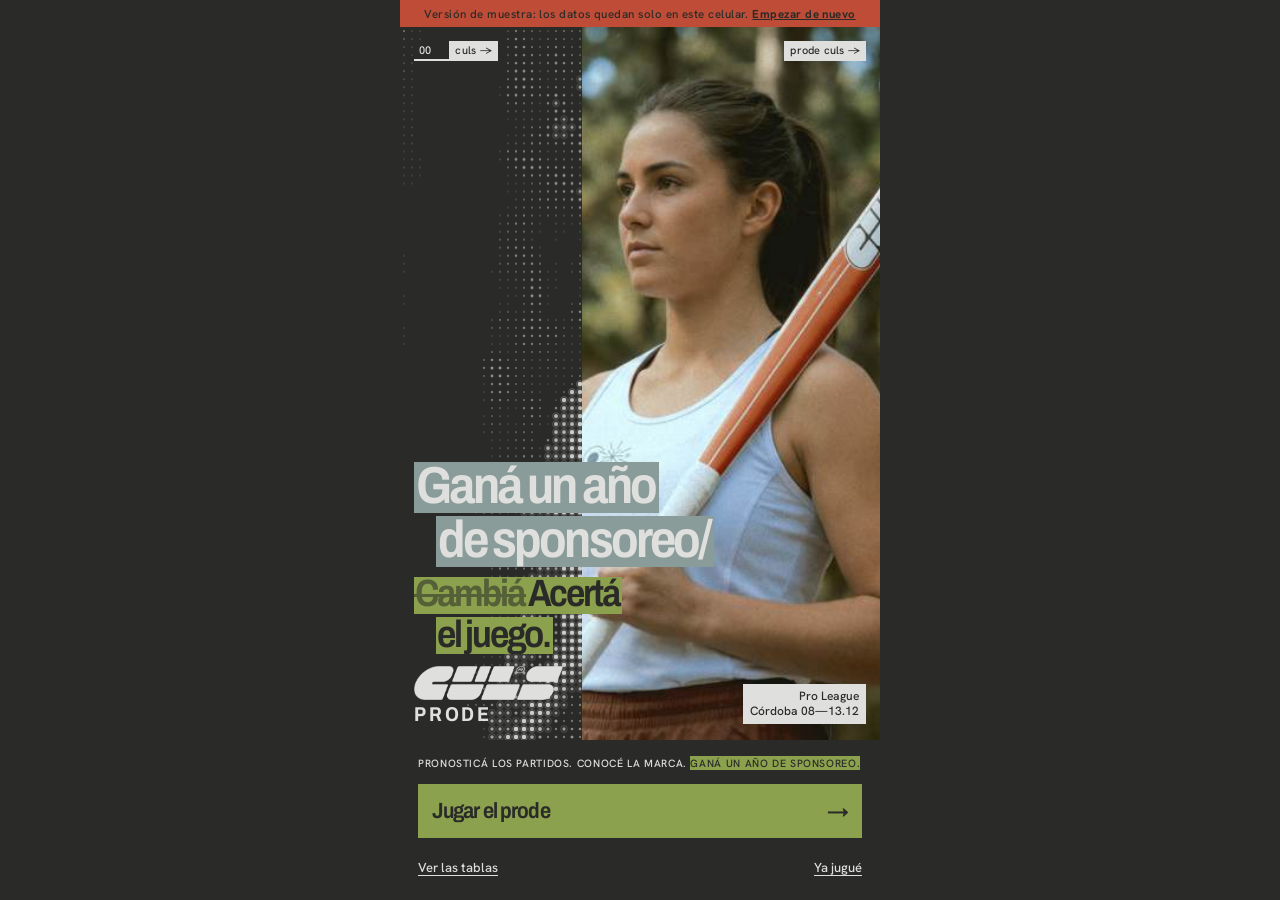
==== index.html @ 842980f7 "primera version - claude" ====
<!doctype html>
<html lang="es-AR">
<head>
<meta charset="utf-8">
<meta name="viewport" content="width=device-width,initial-scale=1,viewport-fit=cover">
<title>PRODE CULS | Ganá un año de sponsoreo</title>
<meta name="description" content="Pronosticá los partidos de la Pro League en Córdoba y ganá un año de sponsoreo CULS.">
<meta name="theme-color" content="#2A2B28">
<meta property="og:title" content="PRODE CULS">
<meta property="og:description" content="Acertá el juego. Ganá un año de sponsoreo CULS.">
<meta property="og:image" content="img/cover.jpg">
<link rel="icon" href="img/sym.png">
<link rel="preconnect" href="https://fonts.googleapis.com">
<link rel="preconnect" href="https://fonts.gstatic.com" crossorigin>
<link rel="stylesheet" href="https://fonts.googleapis.com/css2?family=Archivo:wdth,wght@62..125,500..800&family=Hanken+Grotesk:wght@400;500;600;700&display=swap">
<link rel="stylesheet" href="css/styles.css">
</head>
<body>
<div class="app">
  <div class="demo-banner" id="demo" hidden></div>
  <main class="view" id="view"></main>
  <nav class="navbar" id="navbar" hidden></nav>
</div>
<script src="js/config.js"></script>
<script src="js/data.js"></script>
<script src="js/app.js"></script>
</body>
</html>
---- css/styles.css ----
/* PRODE CULS · paleta y tipografías del manual de marca */
:root{
  --negro:#2A2B28; --blanco:#DFE0DE; --gris:#899C99; --rojo:#BF4C36; --verde:#8CA14D;
  --papel:#F3F2EF; --tinta:#2A2B28; --tinta-suave:#5d625c; --linea:rgba(42,43,40,.18);
  --display:"Archivo","Arial Narrow",Arial,sans-serif;
  --body:"Hanken Grotesk","Helvetica Neue",Arial,sans-serif;
  --col:480px;
  color-scheme:light;
}
*{box-sizing:border-box}
html{-webkit-text-size-adjust:100%}
body{margin:0;background:var(--negro);color:var(--tinta);font-family:var(--body);font-weight:500;min-height:100svh}
button{font:inherit;color:inherit;cursor:pointer}
a{color:inherit}
:focus-visible{outline:2px solid var(--rojo);outline-offset:2px}
[hidden]{display:none!important}

/* ---------- columna única, pensada para el celular ---------- */
.app{max-width:var(--col);margin:0 auto;min-height:100svh;background:var(--blanco);display:flex;flex-direction:column;position:relative}
.view{flex:1;display:flex;flex-direction:column}
.view>*{flex:0 0 auto}

/* barra inferior de navegación */
.navbar{position:sticky;bottom:0;z-index:20;display:flex;align-items:center;gap:10px;padding:10px 14px calc(12px + env(safe-area-inset-bottom,0px));background:var(--negro);color:var(--blanco)}
.navbar button{background:none;border:0;padding:8px 4px;font-size:14px;letter-spacing:.02em;white-space:nowrap}
.navbar .next{background:var(--blanco);color:var(--negro);padding:10px 13px;border-bottom:2px solid var(--gris)}
.navbar button:disabled{opacity:.3;cursor:default}
.prog{flex:1;display:flex;gap:3px}
.prog i{flex:1;height:3px;background:rgba(223,224,222,.22)}
.prog i.on{background:var(--blanco)}
.prog i.j.on{background:var(--verde)}

.demo-banner{background:var(--rojo);color:var(--negro);font-size:11.5px;letter-spacing:.04em;padding:6px 14px;text-align:center}
.demo-banner a{font-weight:700}

/* ---------- etiquetas de marca ---------- */
.tags{display:flex;justify-content:space-between;align-items:center;gap:8px}
.tag{display:inline-flex;align-items:stretch;font-size:11px;letter-spacing:.02em;border-bottom:2px solid currentColor;line-height:1}
.tag b{background:var(--negro);color:var(--blanco);font-weight:500;padding:4px 18px 3px 5px}
.tag span{background:var(--blanco);color:var(--negro);padding:4px 6px 3px}

/* ---------- piezas compartidas ---------- */
.hero{position:relative;overflow:hidden;background:var(--negro)}
.hero img.photo{position:absolute;inset:0;display:block;width:100%;height:100%;object-fit:cover}
.hero canvas{position:absolute;inset:0 auto 0 0;height:100%}
.hero .tags{position:absolute;top:14px;left:14px;right:14px;z-index:3}
/* cajas de color al ras de las letras */
.boxes{display:flex;flex-direction:column;align-items:flex-start;gap:3px}
.boxes span{font-family:var(--display);font-variation-settings:"wdth" 86;font-weight:650;letter-spacing:-.055em;line-height:.84;padding:.04em .07em .1em .03em;background:var(--gris);color:var(--negro)}
.boxes.verde span{background:var(--verde)}
.boxes.rojo span{background:var(--rojo)}
.boxes.claro span{background:var(--blanco)}
.boxes.inv span{background:var(--gris);color:var(--blanco)}
.boxes span:nth-child(2){margin-left:22px}
.boxes span:nth-child(3){margin-left:8px}
.boxes span:nth-child(4){margin-left:30px}
.boxes s{text-decoration:none;position:relative;opacity:.55}
.boxes s::after{content:"";position:absolute;left:-2%;right:-2%;top:50%;height:.09em;background:currentColor}
.sym{display:inline-block;background:currentColor;-webkit-mask:url(../img/sym.png) center/contain no-repeat;mask:url(../img/sym.png) center/contain no-repeat;aspect-ratio:420/238}
.logo{display:block;background:currentColor;-webkit-mask:url(../img/logo.png) left center/contain no-repeat;mask:url(../img/logo.png) left center/contain no-repeat;aspect-ratio:900/205}
.cs{display:inline-block;background:currentColor;-webkit-mask:url(../img/cs.png) center/contain no-repeat;mask:url(../img/cs.png) center/contain no-repeat;aspect-ratio:520/190}
.just{font-size:10.5px;letter-spacing:.06em;text-transform:uppercase;text-align:justify;text-align-last:justify;line-height:1.5}
.just .hl{background:var(--gris);color:var(--negro)}
.pad{padding:18px 18px 22px}
.eyebrow{font-size:11px;letter-spacing:.12em;text-transform:uppercase;color:var(--tinta-suave)}
.chip{display:inline-flex;align-items:center;gap:6px;font-size:11px;letter-spacing:.06em;text-transform:uppercase;padding:3px 7px;background:var(--negro);color:var(--blanco)}
.chip.ok{background:var(--verde);color:var(--negro)}
.chip.lock{background:var(--rojo);color:var(--negro)}
h3.sec{font-family:var(--display);font-variation-settings:"wdth" 86;font-weight:650;font-size:24px;letter-spacing:-.045em;margin:22px 0 10px;line-height:1}
h3.sec:first-child{margin-top:4px}
.cta{display:flex;justify-content:space-between;align-items:center;width:100%;background:var(--verde);color:var(--negro);border:0;padding:15px 14px;font-family:var(--display);font-variation-settings:"wdth" 86;font-weight:650;font-size:22px;letter-spacing:-.04em;border-bottom:3px solid var(--negro);text-decoration:none}
.cta:disabled{opacity:.6}
.cta.dark{background:var(--negro);color:var(--blanco);border-bottom-color:var(--gris)}
.link{background:none;border:0;padding:6px 0;font-size:13px;text-decoration:underline;text-underline-offset:3px}

/* ---------- portada ---------- */
.cover{flex:1 0 auto;display:flex;flex-direction:column;background:var(--negro);color:var(--blanco)}
.cover .hero{flex:1 0 auto;min-height:min(560px,72svh)}
.cover .titular{position:absolute;left:14px;right:14px;bottom:86px;z-index:3;display:grid;gap:10px}
.cover .titular .boxes span{font-size:clamp(38px,11.5vw,52px)}
.cover .titular .boxes.b2 span{font-size:clamp(28px,8.4vw,38px)}
.cover .meta{position:absolute;left:14px;right:14px;bottom:16px;z-index:3;display:flex;justify-content:space-between;align-items:flex-end;gap:12px}
.cover .marca{display:grid;gap:4px}
.cover .marca .logo{width:150px;color:var(--blanco)}
.cover .marca small{font-family:var(--display);font-variation-settings:"wdth" 86;font-weight:700;font-size:20px;letter-spacing:.14em;line-height:1}
.cover .meta .sub{background:var(--blanco);color:var(--negro);font-size:12px;line-height:1.25;padding:5px 7px;text-align:right}
.cover .foot{padding:16px 18px calc(18px + env(safe-area-inset-bottom,0px));display:grid;gap:12px}
.cover .foot .just{color:var(--blanco);text-align:left;text-align-last:left}
.cover .foot .just .hl{background:var(--verde);color:var(--negro)}
.cover .foot .alt{display:flex;justify-content:space-between;gap:10px}
.cover .foot .alt .link{color:var(--blanco)}

/* ---------- reglas ---------- */
.rules .hero{height:220px}
.rules .hero .boxes{position:absolute;left:14px;bottom:14px;z-index:3}
.rules .hero .boxes span{font-size:38px}
.ptable{display:grid;border-top:1px solid var(--negro)}
.ptable div{display:grid;grid-template-columns:1fr auto;gap:10px;padding:9px 0;border-bottom:1px solid var(--linea);align-items:baseline}
.ptable strong{font-family:var(--display);font-variation-settings:"wdth" 86;font-weight:700;font-size:26px;letter-spacing:-.04em;font-variant-numeric:tabular-nums}
.ptable small{display:block;color:var(--tinta-suave);font-size:12px;font-weight:500}
.prizes{display:grid;gap:8px;margin-top:6px}
.prize{display:grid;grid-template-columns:auto 1fr;gap:12px;padding:12px;background:var(--papel);align-items:start}
.prize .n{width:24px;height:24px;border-radius:50%;border:1px solid var(--negro);display:grid;place-items:center;position:relative}
.prize .n::after{content:"";position:absolute;width:10px;height:10px;border-radius:50%;background:var(--negro)}
.prize h4{margin:0 0 3px;font-family:var(--display);font-variation-settings:"wdth" 86;font-weight:650;font-size:19px;letter-spacing:-.035em;line-height:1}
.prize p{margin:0;font-size:13px;line-height:1.4;color:var(--tinta-suave)}
.prize.big{background:var(--rojo)}
.prize.big p{color:var(--negro)}
.note-s{font-size:12.5px;color:var(--tinta-suave);margin:12px 0 0;line-height:1.45}

/* ---------- jornada ---------- */
.jhero{height:300px}
.jhero .boxes{position:absolute;right:14px;bottom:14px;align-items:flex-end;z-index:3}
.jhero .boxes span{font-size:38px}
.jhero .boxes span:nth-child(n){margin-left:0}
.jhero .boxes span:nth-child(2){margin-right:18px}
.jhero .boxes span:nth-child(3){margin-right:4px}
.jhero .num{position:absolute;left:14px;bottom:14px;z-index:3;color:var(--blanco);display:flex;align-items:center;gap:8px;font-size:12px}
.jhero .num .sym{width:52px;color:var(--blanco)}
.jmeta{display:flex;justify-content:space-between;gap:8px;padding:12px 18px;background:var(--negro);color:var(--blanco);font-size:11px;letter-spacing:.08em;text-transform:uppercase}
.jmeta .close{color:var(--verde)}
.jmeta .close.off{color:var(--rojo)}
.match{padding:14px 18px 16px;border-bottom:1px solid var(--linea)}
.match .top{display:flex;justify-content:space-between;align-items:baseline;margin-bottom:10px}
.match .cat{font-family:var(--display);font-variation-settings:"wdth" 86;font-weight:650;font-size:20px;letter-spacing:-.04em}
.match .time{font-size:12px;color:var(--tinta-suave);font-variant-numeric:tabular-nums}
.score{display:grid;grid-template-columns:minmax(0,1fr) auto 8px auto minmax(0,1fr);align-items:center;gap:5px}
.team{min-width:0;overflow-wrap:anywhere;font-size:10px;letter-spacing:.04em;text-transform:uppercase;line-height:1.15}
.team b{display:block;font-family:var(--display);font-variation-settings:"wdth" 100;font-weight:700;font-size:20px;letter-spacing:-.03em}
.team.r{text-align:right}
.step{display:grid;grid-template-columns:30px 34px 30px;align-items:center;background:var(--papel)}
.step button{border:0;background:transparent;height:46px;font-size:20px}
.step button:disabled{opacity:.25;cursor:default}
.step output{font-family:var(--display);font-variation-settings:"wdth" 86;font-weight:700;font-size:28px;text-align:center;font-variant-numeric:tabular-nums;letter-spacing:-.03em}
.step output.empty{color:rgba(42,43,40,.25)}
.dash{text-align:center;font-weight:700}
.q{margin-top:12px}
.q .lbl{font-size:11px;letter-spacing:.08em;text-transform:uppercase;color:var(--tinta-suave);margin-bottom:6px;display:flex;justify-content:space-between}
.qchips{display:grid;grid-template-columns:repeat(5,1fr);gap:4px}
.qchips button{border:1px solid var(--negro);background:transparent;padding:9px 0;font-size:12px;font-variant-numeric:tabular-nums}
.qchips button[aria-pressed="true"]{background:var(--verde);border-color:var(--verde);color:var(--negro);font-weight:700}
.qchips button:disabled{opacity:.4;cursor:default}
.pick{margin-top:9px;font-size:12px;color:var(--tinta-suave);min-height:16px;line-height:1.4}
.pick b{color:var(--negro)}
.locked .step,.locked .qchips{opacity:.55}
.jfoot{padding:14px 18px 20px;font-size:12px;color:var(--tinta-suave);line-height:1.45}

/* ---------- historia ---------- */
.story{background:var(--negro);color:var(--blanco);flex:1 0 auto}
.shero{height:300px}
.shero::after{content:"";position:absolute;inset:0;background:linear-gradient(180deg,rgba(42,43,40,0) 45%,rgba(42,43,40,.85) 100%)}
.shero .boxes{position:absolute;left:14px;bottom:16px;z-index:3}
.shero .boxes span{font-size:34px}
.story .chap{display:flex;justify-content:space-between;align-items:center;padding:14px 18px 0;font-size:11px;letter-spacing:.1em;text-transform:uppercase;color:var(--gris)}
.story .chap .cs{width:46px;color:var(--gris)}
.story .txt{padding:12px 18px 6px;display:grid;gap:7px}
.story .txt .just{color:var(--gris);padding:2px 0}
.story .txt .just .hl{background:var(--gris);color:var(--negro)}
.story .lead{font-size:15px;line-height:1.45;color:var(--blanco);max-width:34ch;margin:4px 0 0}
.story .feat{margin:10px 18px 0;padding:14px;background:var(--blanco);color:var(--negro)}
.story .feat .logo{width:100%;color:var(--gris)}
.story .feat .cap{font-size:12px;margin-top:8px;color:var(--tinta-suave)}
.mats{display:grid;margin:10px 18px 0}
.mats div{display:grid;grid-template-columns:104px 1fr;gap:10px;padding:9px 0;font-size:13px;line-height:1.35}
.mats b{font-family:var(--display);font-variation-settings:"wdth" 86;font-weight:650;font-size:17px;letter-spacing:-.03em;color:var(--verde)}
.models{display:grid;grid-template-columns:repeat(3,1fr);gap:4px;margin:10px 18px 0}
.models div{background:rgba(137,156,153,.18);padding:8px;font-size:11px;letter-spacing:.04em;text-transform:uppercase;color:var(--gris)}
.models b{display:block;font-family:var(--display);font-variation-settings:"wdth" 86;font-weight:700;font-size:26px;letter-spacing:-.04em;color:var(--blanco);text-transform:none}
.quiz{margin:16px 18px 22px;background:var(--blanco);color:var(--negro);padding:14px}
.quiz .h{display:flex;align-items:center;gap:8px;font-size:11px;letter-spacing:.1em;text-transform:uppercase;color:var(--tinta-suave)}
.quiz .h .sym{width:38px;color:var(--rojo)}
.quiz p.qq{font-family:var(--display);font-variation-settings:"wdth" 86;font-weight:650;font-size:22px;letter-spacing:-.04em;line-height:1.02;margin:8px 0 12px;text-wrap:balance}
.opts{display:grid;grid-template-columns:1fr 1fr;gap:5px}
.opts button{border:1px solid var(--negro);background:transparent;padding:11px 8px;font-size:13px;text-align:left}
.opts button[aria-pressed="true"]{background:var(--negro);color:var(--blanco)}
.saved{font-size:12px;margin-top:9px;color:var(--tinta-suave);min-height:16px}

/* ---------- registro ---------- */
.form{padding:18px;display:grid;gap:12px}
.row2{display:grid;grid-template-columns:1fr 1fr;gap:10px}
.field{display:grid;gap:4px;min-width:0}
.field label{font-size:11px;letter-spacing:.1em;text-transform:uppercase;color:var(--tinta-suave)}
.field input{font:inherit;font-size:16px;padding:11px 10px;border:0;border-bottom:2px solid var(--negro);background:var(--papel);color:var(--negro);border-radius:0;width:100%;min-width:0}
.field input[aria-invalid="true"]{border-bottom-color:var(--rojo)}
.check{display:grid;grid-template-columns:20px 1fr;gap:10px;align-items:start;font-size:13px;line-height:1.4}
.check input{width:18px;height:18px;margin:1px 0 0;accent-color:var(--negro)}
.err{color:var(--rojo);font-size:13px;min-height:16px;line-height:1.4}
.summary{display:grid;grid-template-columns:repeat(3,1fr);gap:4px}
.summary div{background:var(--negro);color:var(--blanco);padding:9px 8px;font-size:10.5px;letter-spacing:.06em;text-transform:uppercase}
.summary b{display:block;font-family:var(--display);font-variation-settings:"wdth" 86;font-weight:700;font-size:26px;letter-spacing:-.04em;text-transform:none;font-variant-numeric:tabular-nums}
.missing{background:var(--papel);padding:10px 12px;font-size:13px;line-height:1.45}
.missing b{color:var(--rojo)}
.missing ul{margin:6px 0 0;padding:0;list-style:none;display:flex;flex-wrap:wrap;gap:6px}
.missing button{border:1px solid var(--negro);background:transparent;padding:5px 8px;font-size:12px}

/* ---------- final ---------- */
.fin .hero{height:230px}
.fin .hero .boxes{position:absolute;left:14px;bottom:14px;z-index:3}
.fin .hero .boxes span{font-size:40px}
.notice{background:var(--negro);color:var(--blanco);padding:12px 14px;font-size:13.5px;line-height:1.5;margin-top:8px}
.btns{display:grid;gap:8px;margin-top:14px}

/* ---------- tablas ---------- */
.thead{background:var(--negro);color:var(--blanco);padding:18px 18px 16px}
.thead .boxes span{font-size:40px}
.thead .boxes span:nth-child(2){margin-left:22px}
.tabs{display:grid;grid-template-columns:1fr 1fr;gap:0;margin-top:16px;border:1px solid var(--blanco)}
.tabs button{border:0;background:transparent;color:var(--blanco);padding:11px 8px;font-size:13px;letter-spacing:.04em;text-transform:uppercase}
.tabs button[aria-pressed="true"]{background:var(--blanco);color:var(--negro);font-weight:700}
.days{display:flex;gap:4px;overflow-x:auto;padding:12px 18px 0;scrollbar-width:none}
.days::-webkit-scrollbar{display:none}
.days button{flex:0 0 auto;border:1px solid var(--negro);background:transparent;padding:7px 10px;font-size:12px;font-variant-numeric:tabular-nums}
.days button[aria-pressed="true"]{background:var(--negro);color:var(--blanco)}
.days button:disabled{opacity:.35;cursor:default}
.tinfo{padding:12px 18px 0;font-size:12.5px;color:var(--tinta-suave);line-height:1.45}
.rank{padding:8px 18px 22px}
.rank .r{display:grid;grid-template-columns:28px 1fr auto;gap:10px;align-items:center;padding:10px 0;border-bottom:1px solid var(--linea);font-size:14px;font-variant-numeric:tabular-nums}
.rank .r .pos{font-size:12px;color:var(--tinta-suave)}
.rank .r .pt{font-family:var(--display);font-variation-settings:"wdth" 86;font-weight:700;font-size:22px;letter-spacing:-.03em;text-align:right}
.rank .r.top .pos{color:var(--negro);font-weight:700}
.rank .r.top .nm::after{content:"";display:inline-block;width:7px;height:7px;border-radius:50%;background:var(--verde);margin-left:7px;vertical-align:middle}
.rank .r.me{background:var(--papel);margin:0 -18px;padding-left:18px;padding-right:18px;font-weight:700}
.rank .cut{font-size:11px;letter-spacing:.08em;text-transform:uppercase;color:var(--tinta-suave);padding:10px 0 4px;border-bottom:2px solid var(--negro)}
.empty-s{padding:26px 18px;text-align:center;color:var(--tinta-suave);font-size:14px;line-height:1.5}

/* ---------- mi cartilla ---------- */
.me-head{display:grid;grid-template-columns:repeat(3,1fr);gap:4px;margin-top:14px}
.me-head div{background:var(--negro);color:var(--blanco);padding:10px 8px;font-size:10.5px;letter-spacing:.06em;text-transform:uppercase}
.me-head b{display:block;font-family:var(--display);font-variation-settings:"wdth" 86;font-weight:700;font-size:28px;letter-spacing:-.04em;text-transform:none;font-variant-numeric:tabular-nums}
.mj{margin-top:18px}
.mj h4{display:flex;justify-content:space-between;align-items:baseline;margin:0 0 4px;font-family:var(--display);font-variation-settings:"wdth" 86;font-weight:650;font-size:20px;letter-spacing:-.04em;padding-bottom:6px;border-bottom:1px solid var(--negro)}
.mj h4 span{font-family:var(--body);font-size:12px;letter-spacing:0;font-weight:600;color:var(--tinta-suave)}
.mp{display:grid;grid-template-columns:1fr auto;gap:8px;padding:8px 0;border-bottom:1px solid var(--linea);font-size:13px;line-height:1.4;font-variant-numeric:tabular-nums}
.mp small{display:block;color:var(--tinta-suave);font-size:12px}
.mp .p{font-family:var(--display);font-variation-settings:"wdth" 86;font-weight:700;font-size:20px;text-align:right}

@media (prefers-reduced-motion:no-preference){
  .view>*{animation:in .3s ease-out both}
  @keyframes in{from{transform:translateY(8px)}to{transform:none}}
}
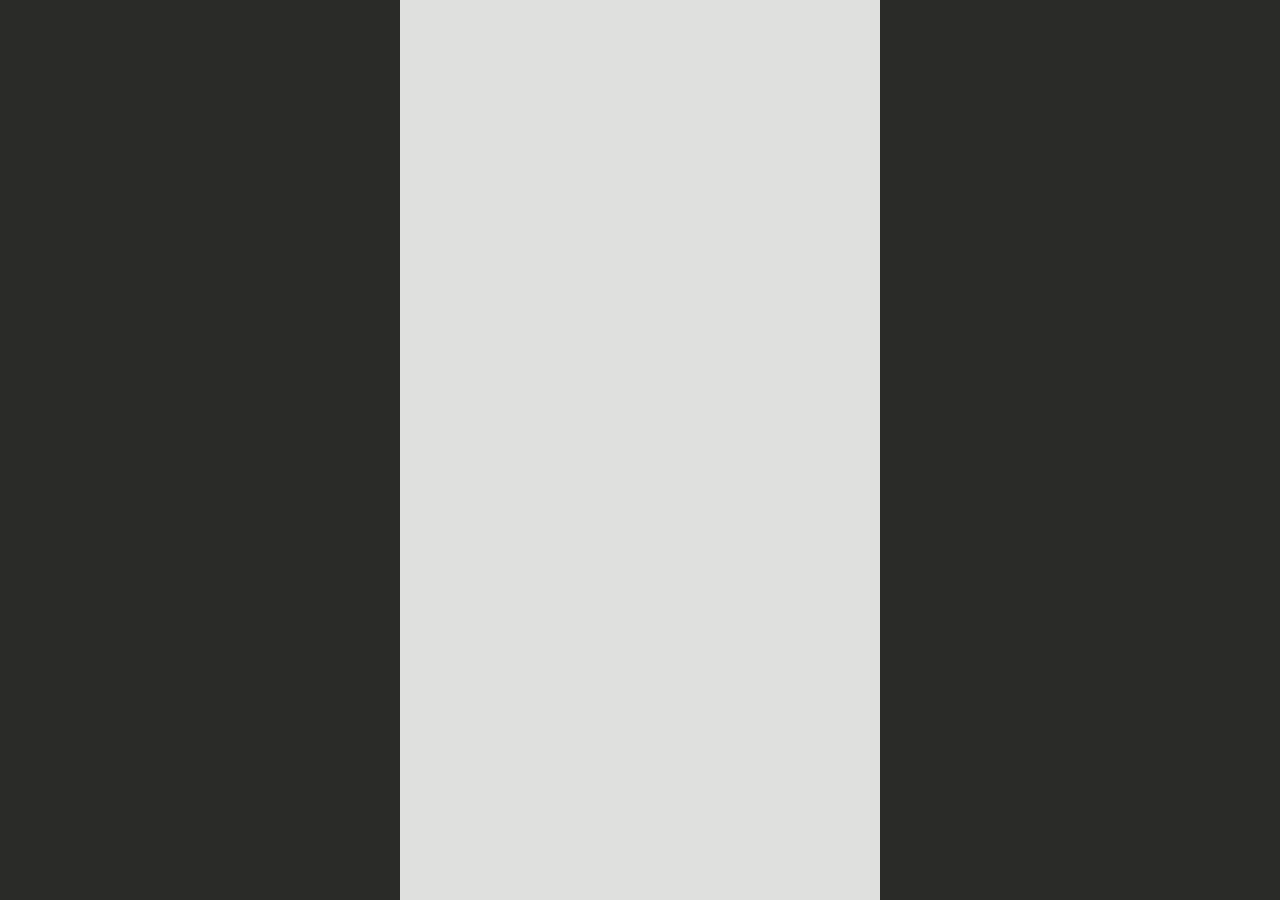
==== commit 5d4c2847: "add superbase" ====
--- a/index.html
+++ b/index.html
@@ -21,6 +21,7 @@
   <main class="view" id="view"></main>
   <nav class="navbar" id="navbar" hidden></nav>
 </div>
+<script src="https://cdn.jsdelivr.net/npm/@supabase/supabase-js@2"></script>
 <script src="js/config.js"></script>
 <script src="js/data.js"></script>
 <script src="js/app.js"></script>
